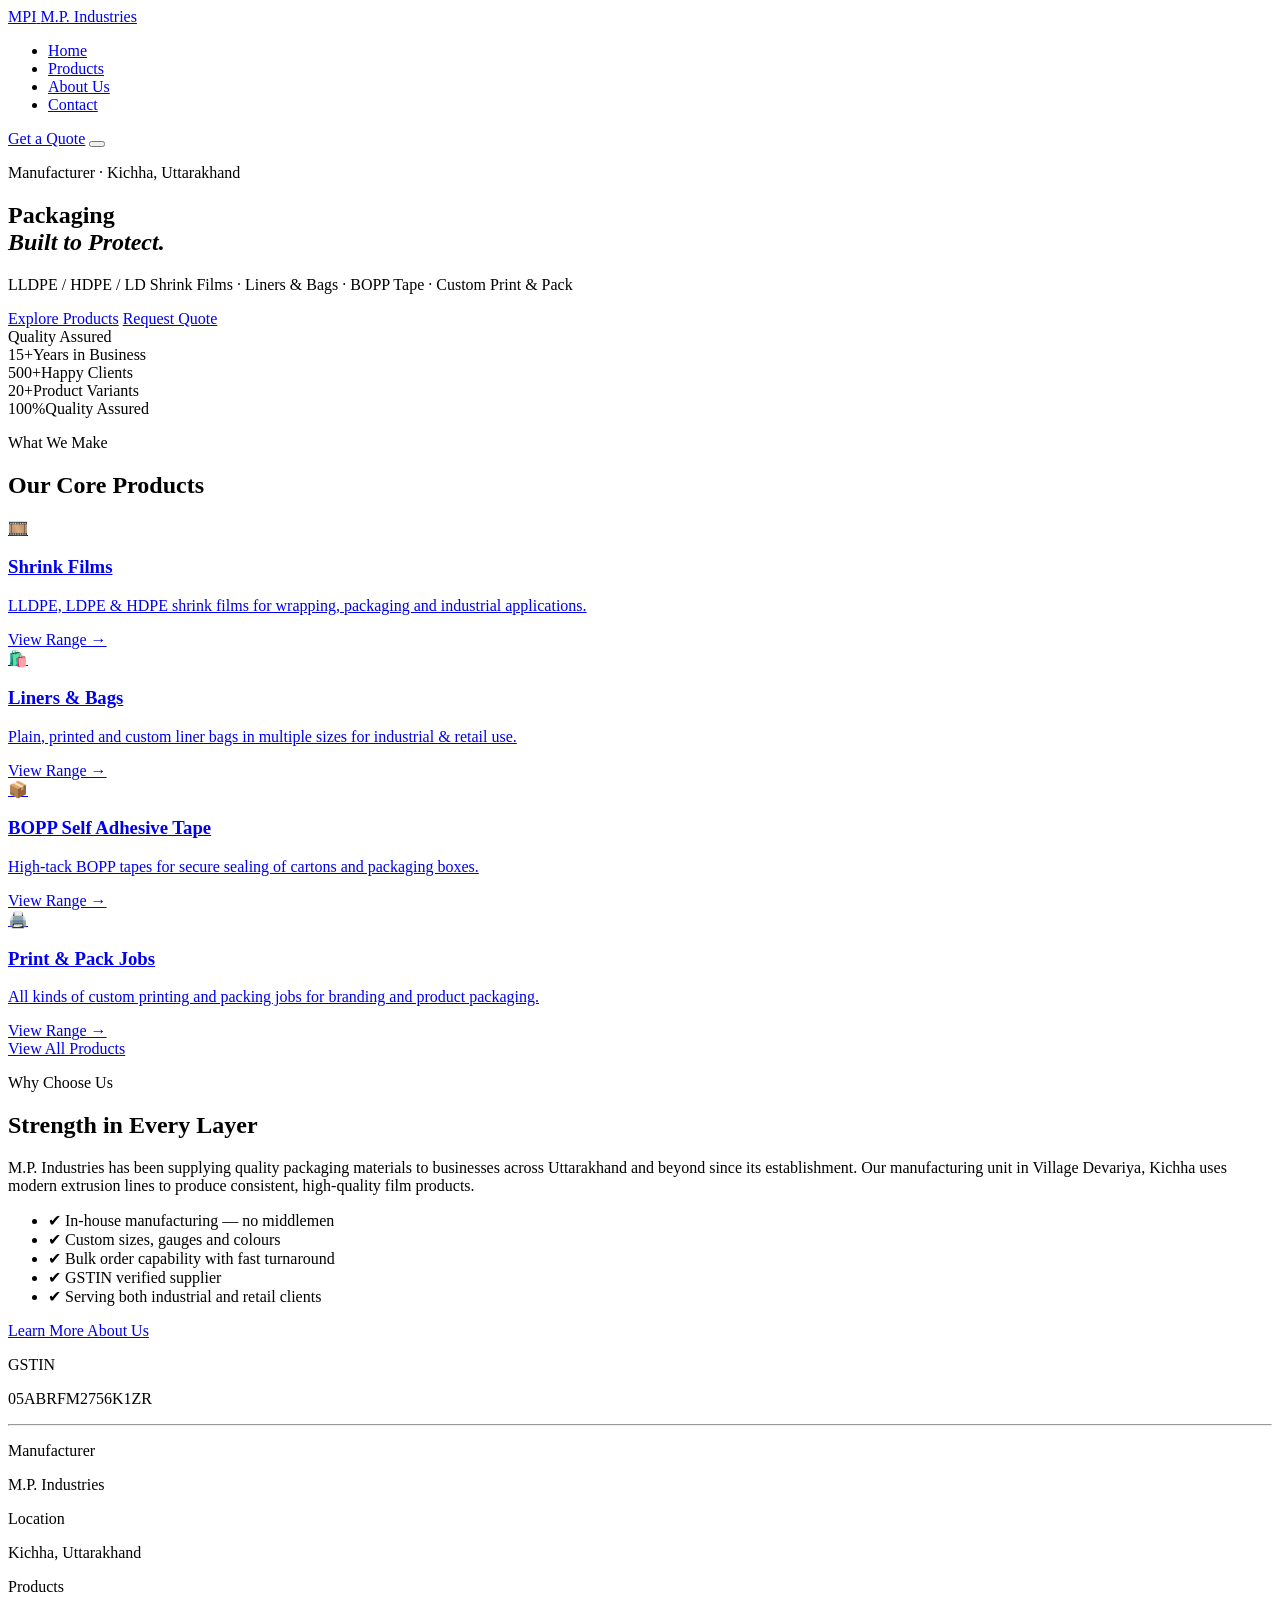
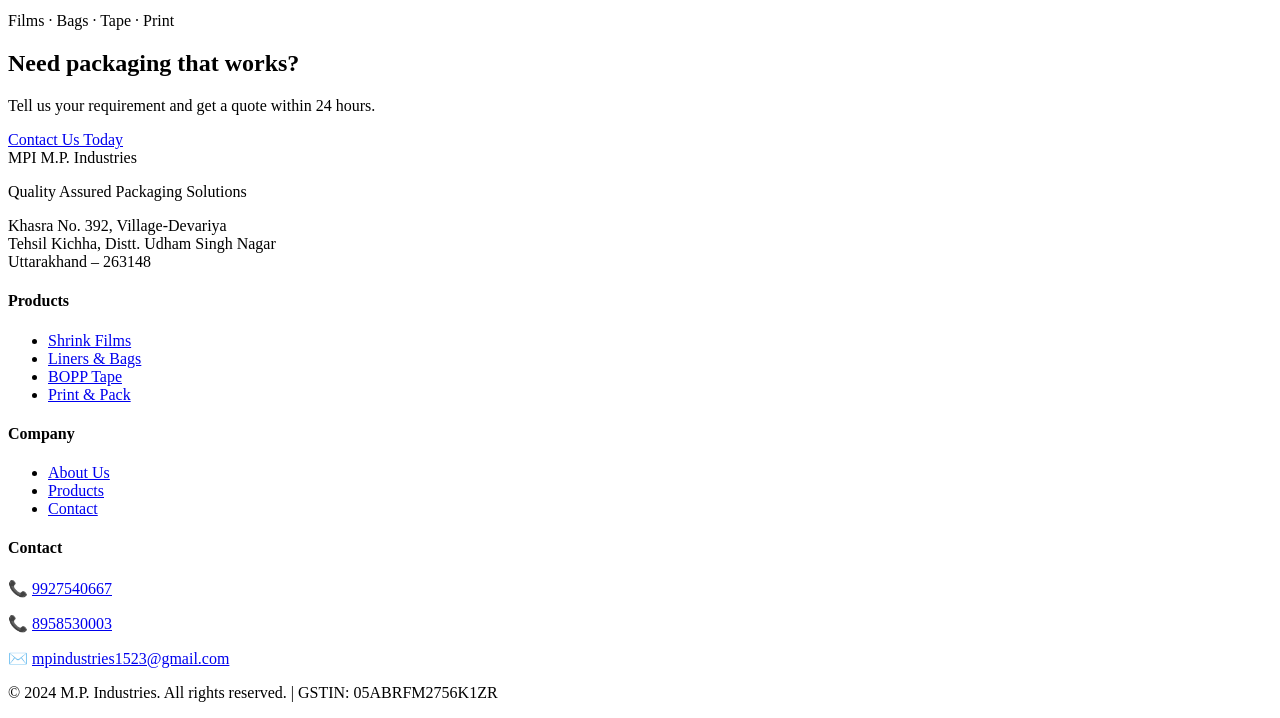
==== index.html @ 961808e1 "Add files via upload" ====
<!DOCTYPE html>
<html lang="en">
<head>
  <meta charset="UTF-8" />
  <meta name="viewport" content="width=device-width, initial-scale=1.0"/>
  <title>M.P. Industries – Quality Assured Packaging Solutions</title>
  <meta name="description" content="M.P. Industries manufactures LLDPE/HDPE/LD Shrink Film Liners & Bags, BOPP Self Adhesive Tape and all kinds of printing & packing jobs. Based in Kichha, Uttarakhand."/>
  <link rel="stylesheet" href="css/style.css"/>
  <link rel="preconnect" href="https://fonts.googleapis.com"/>
  <link rel="preconnect" href="https://fonts.gstatic.com" crossorigin/>
  <link href="https://fonts.googleapis.com/css2?family=Barlow+Condensed:wght@400;600;700;800&family=Inter:wght@300;400;500;600&display=swap" rel="stylesheet"/>
</head>
<body>

  <!-- NAV -->
  <nav class="nav" id="nav">
    <div class="nav__inner">
      <a href="index.html" class="nav__logo">
        <span class="logo-api">MPI</span>
        <span class="logo-name">M.P. Industries</span>
      </a>
      <ul class="nav__links" id="navLinks">
        <li><a href="index.html" class="active">Home</a></li>
        <li><a href="products.html">Products</a></li>
        <li><a href="about.html">About Us</a></li>
        <li><a href="contact.html">Contact</a></li>
      </ul>
      <a href="contact.html" class="btn btn--sm nav__cta">Get a Quote</a>
      <button class="nav__burger" id="burger" aria-label="Open menu">
        <span></span><span></span><span></span>
      </button>
    </div>
  </nav>

  <!-- HERO -->
  <section class="hero">
    <div class="hero__bg"></div>
    <div class="hero__content">
      <p class="hero__eyebrow">Manufacturer · Kichha, Uttarakhand</p>
      <h1 class="hero__title">Packaging <br/><em>Built to Protect.</em></h1>
      <p class="hero__sub">LLDPE / HDPE / LD Shrink Films · Liners & Bags · BOPP Tape · Custom Print & Pack</p>
      <div class="hero__actions">
        <a href="products.html" class="btn btn--primary">Explore Products</a>
        <a href="contact.html" class="btn btn--outline">Request Quote</a>
      </div>
    </div>
    <div class="hero__badge">
      <span class="badge__line">Quality</span>
      <span class="badge__line badge__line--big">Assured</span>
    </div>
  </section>

  <!-- STATS BAR -->
  <div class="stats-bar">
    <div class="stat"><span class="stat__num">15+</span><span class="stat__label">Years in Business</span></div>
    <div class="stat"><span class="stat__num">500+</span><span class="stat__label">Happy Clients</span></div>
    <div class="stat"><span class="stat__num">20+</span><span class="stat__label">Product Variants</span></div>
    <div class="stat"><span class="stat__num">100%</span><span class="stat__label">Quality Assured</span></div>
  </div>

  <!-- PRODUCTS HIGHLIGHT -->
  <section class="section products-highlight">
    <div class="container">
      <div class="section__header">
        <p class="section__eyebrow">What We Make</p>
        <h2 class="section__title">Our Core Products</h2>
      </div>
      <div class="products-grid">
        <a href="products.html#films" class="product-card">
          <div class="product-card__icon">🎞️</div>
          <h3>Shrink Films</h3>
          <p>LLDPE, LDPE & HDPE shrink films for wrapping, packaging and industrial applications.</p>
          <span class="product-card__link">View Range →</span>
        </a>
        <a href="products.html#bags" class="product-card">
          <div class="product-card__icon">🛍️</div>
          <h3>Liners & Bags</h3>
          <p>Plain, printed and custom liner bags in multiple sizes for industrial & retail use.</p>
          <span class="product-card__link">View Range →</span>
        </a>
        <a href="products.html#tape" class="product-card featured">
          <div class="product-card__icon">📦</div>
          <h3>BOPP Self Adhesive Tape</h3>
          <p>High-tack BOPP tapes for secure sealing of cartons and packaging boxes.</p>
          <span class="product-card__link">View Range →</span>
        </a>
        <a href="products.html#print" class="product-card">
          <div class="product-card__icon">🖨️</div>
          <h3>Print & Pack Jobs</h3>
          <p>All kinds of custom printing and packing jobs for branding and product packaging.</p>
          <span class="product-card__link">View Range →</span>
        </a>
      </div>
      <div class="text-center mt-3">
        <a href="products.html" class="btn btn--primary">View All Products</a>
      </div>
    </div>
  </section>

  <!-- WHY US -->
  <section class="section why-us">
    <div class="container why-us__grid">
      <div class="why-us__text">
        <p class="section__eyebrow">Why Choose Us</p>
        <h2 class="section__title">Strength in Every Layer</h2>
        <p class="why-us__body">M.P. Industries has been supplying quality packaging materials to businesses across Uttarakhand and beyond since its establishment. Our manufacturing unit in Village Devariya, Kichha uses modern extrusion lines to produce consistent, high-quality film products.</p>
        <ul class="why-list">
          <li><span class="check">✔</span> In-house manufacturing — no middlemen</li>
          <li><span class="check">✔</span> Custom sizes, gauges and colours</li>
          <li><span class="check">✔</span> Bulk order capability with fast turnaround</li>
          <li><span class="check">✔</span> GSTIN verified supplier</li>
          <li><span class="check">✔</span> Serving both industrial and retail clients</li>
        </ul>
        <a href="about.html" class="btn btn--primary mt-2">Learn More About Us</a>
      </div>
      <div class="why-us__visual">
        <div class="visual-box">
          <div class="visual-box__inner">
            <p class="visual-box__gstin">GSTIN</p>
            <p class="visual-box__code">05ABRFM2756K1ZR</p>
            <hr class="visual-hr"/>
            <p class="visual-box__label">Manufacturer</p>
            <p class="visual-box__value">M.P. Industries</p>
            <p class="visual-box__label">Location</p>
            <p class="visual-box__value">Kichha, Uttarakhand</p>
            <p class="visual-box__label">Products</p>
            <p class="visual-box__value">Films · Bags · Tape · Print</p>
          </div>
        </div>
      </div>
    </div>
  </section>

  <!-- CTA BAND -->
  <section class="cta-band">
    <div class="container cta-band__inner">
      <div>
        <h2 class="cta-band__title">Need packaging that works?</h2>
        <p class="cta-band__sub">Tell us your requirement and get a quote within 24 hours.</p>
      </div>
      <a href="contact.html" class="btn btn--white">Contact Us Today</a>
    </div>
  </section>

  <!-- FOOTER -->
  <footer class="footer">
    <div class="container footer__grid">
      <div class="footer__brand">
        <span class="logo-api footer-logo">MPI</span>
        <span class="logo-name">M.P. Industries</span>
        <p class="footer__tagline">Quality Assured Packaging Solutions</p>
        <p class="footer__address">Khasra No. 392, Village-Devariya<br/>Tehsil Kichha, Distt. Udham Singh Nagar<br/>Uttarakhand – 263148</p>
      </div>
      <div class="footer__col">
        <h4>Products</h4>
        <ul>
          <li><a href="products.html#films">Shrink Films</a></li>
          <li><a href="products.html#bags">Liners & Bags</a></li>
          <li><a href="products.html#tape">BOPP Tape</a></li>
          <li><a href="products.html#print">Print & Pack</a></li>
        </ul>
      </div>
      <div class="footer__col">
        <h4>Company</h4>
        <ul>
          <li><a href="about.html">About Us</a></li>
          <li><a href="products.html">Products</a></li>
          <li><a href="contact.html">Contact</a></li>
        </ul>
      </div>
      <div class="footer__col">
        <h4>Contact</h4>
        <p>📞 <a href="tel:9927540667">9927540667</a></p>
        <p>📞 <a href="tel:8958530003">8958530003</a></p>
        <p>✉️ <a href="mailto:mpindustries1523@gmail.com">mpindustries1523@gmail.com</a></p>
      </div>
    </div>
    <div class="footer__bottom">
      <p>© 2024 M.P. Industries. All rights reserved. | GSTIN: 05ABRFM2756K1ZR</p>
    </div>
  </footer>

  <script src="js/main.js"></script>
</body>
</html>
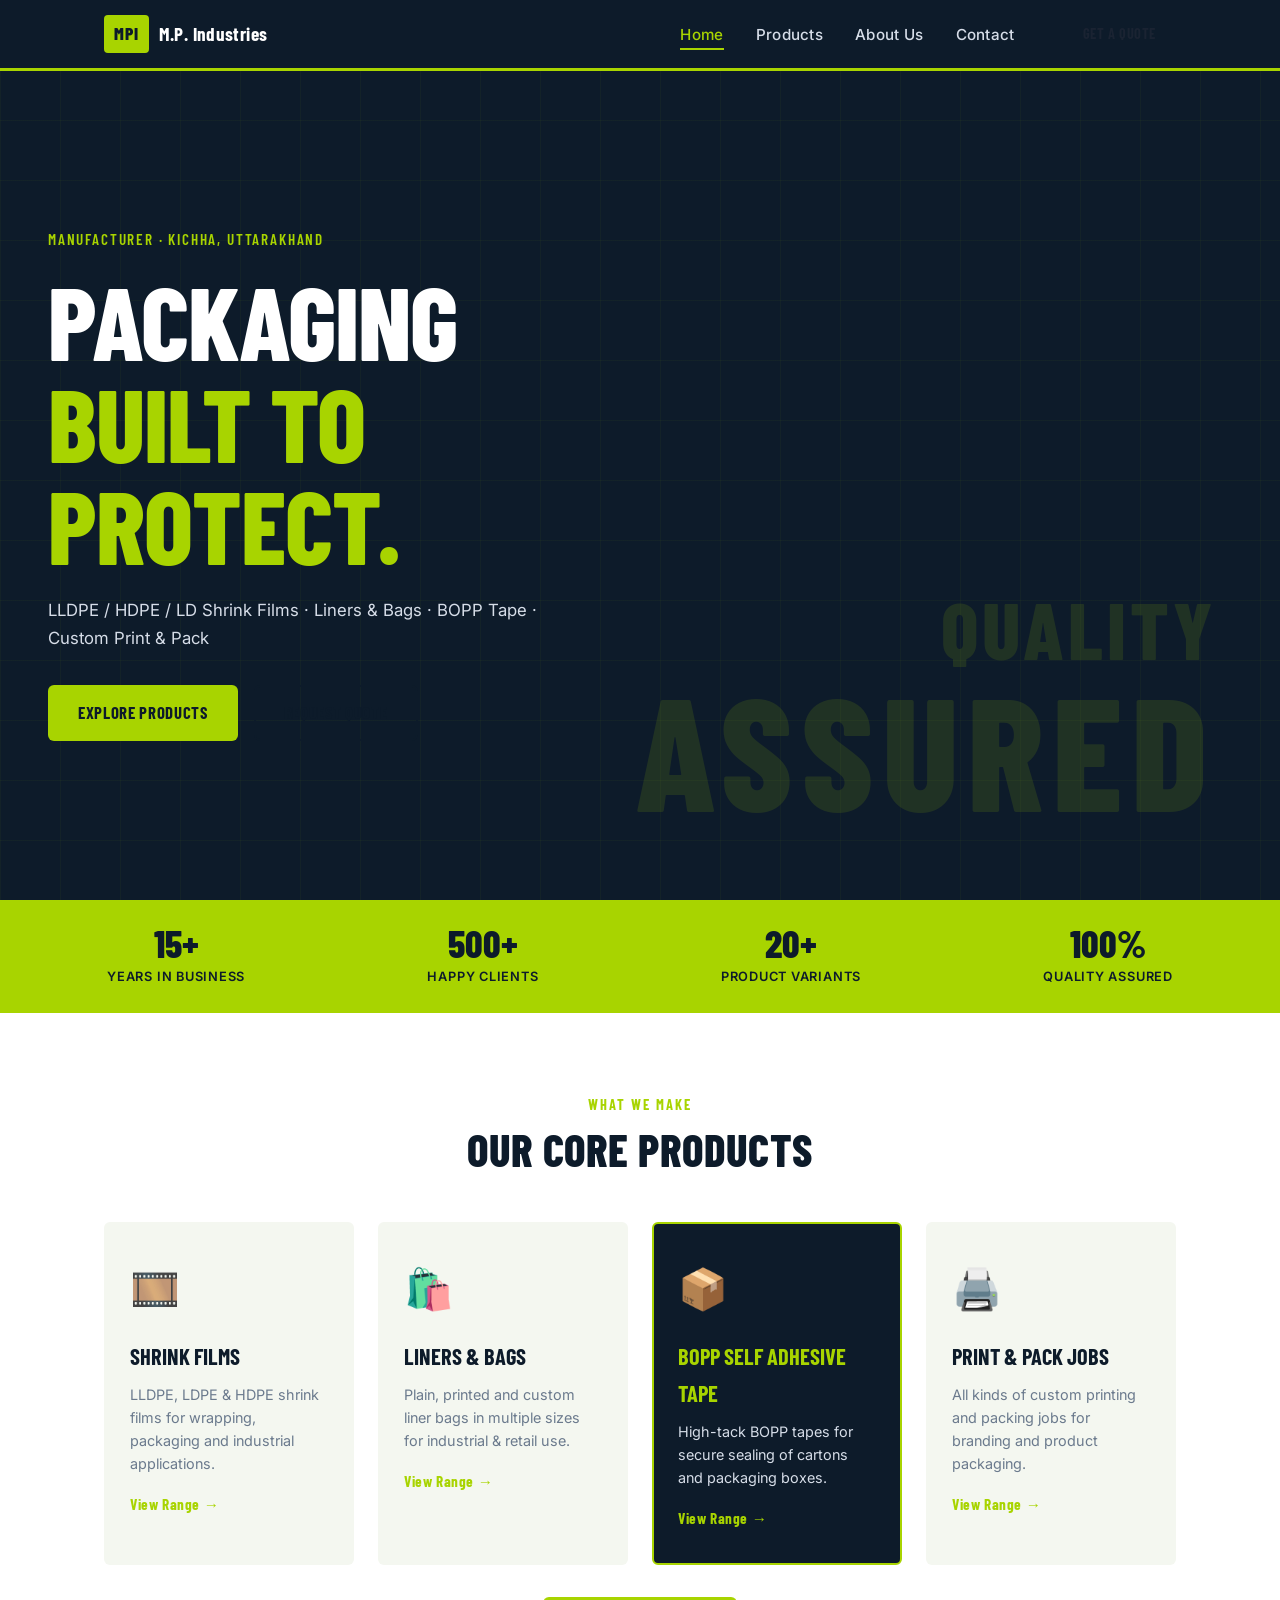
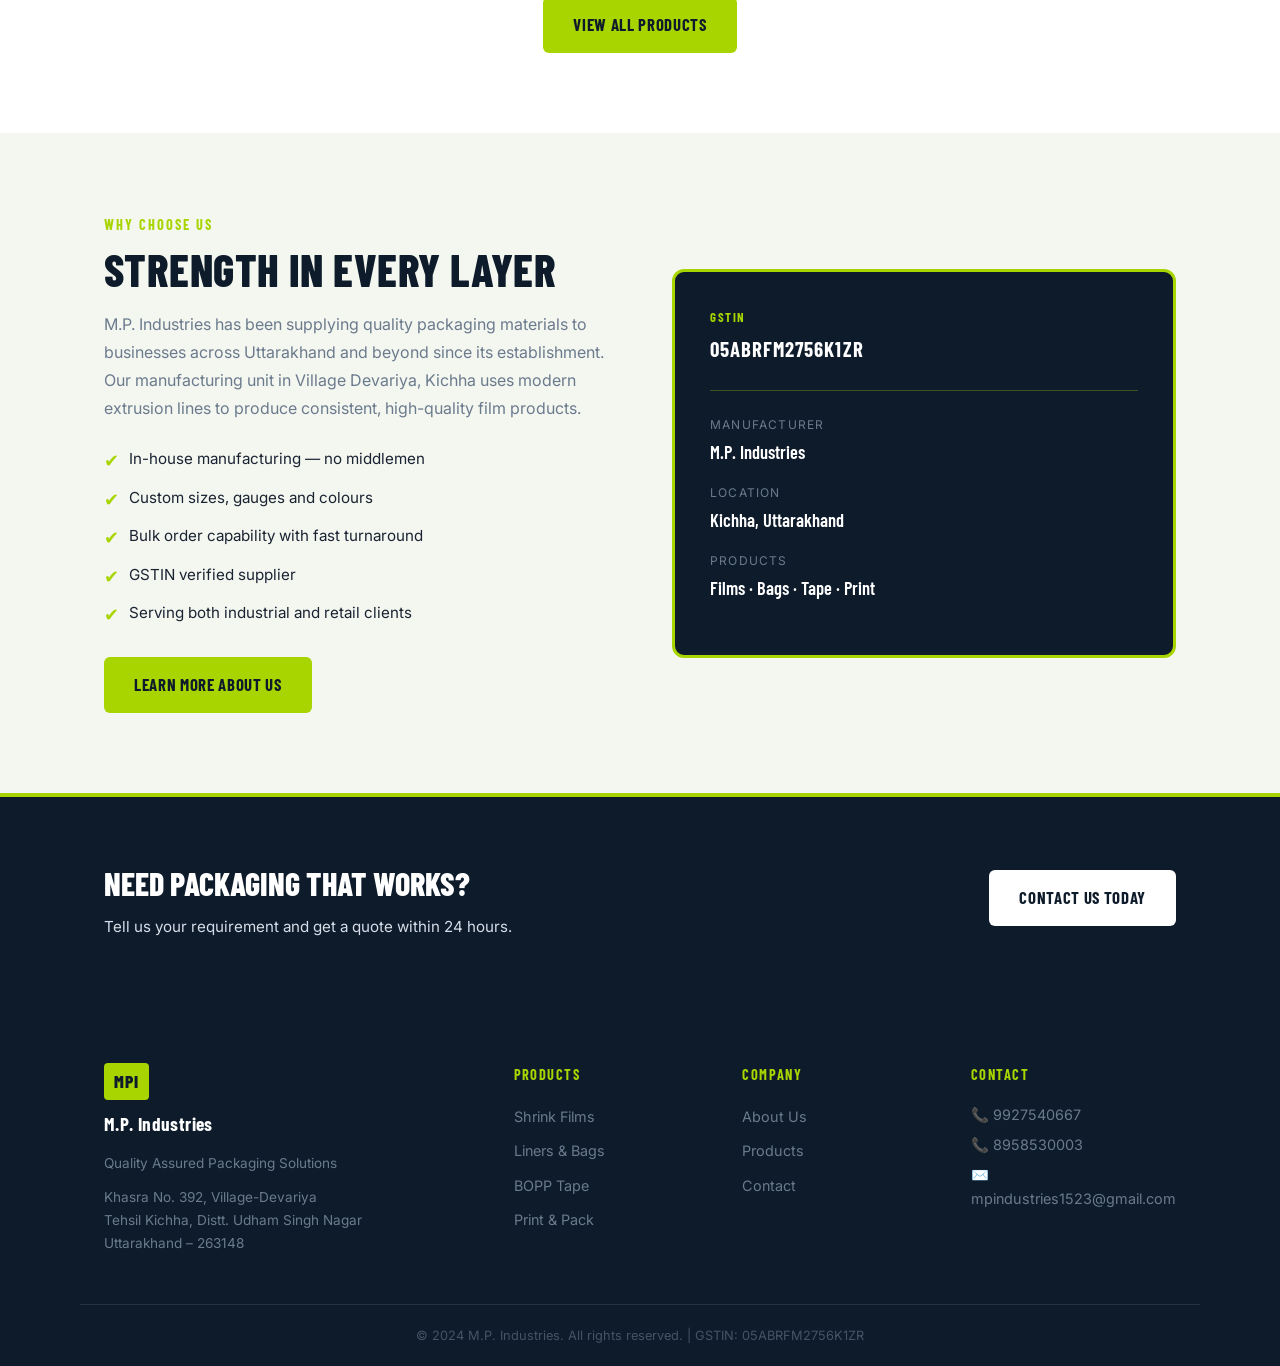
==== commit 4a7ed9df: "Add files via upload" ====
--- a/index.html
+++ b/index.html
@@ -4,11 +4,673 @@
   <meta charset="UTF-8" />
   <meta name="viewport" content="width=device-width, initial-scale=1.0"/>
   <title>M.P. Industries – Quality Assured Packaging Solutions</title>
-  <meta name="description" content="M.P. Industries manufactures LLDPE/HDPE/LD Shrink Film Liners & Bags, BOPP Self Adhesive Tape and all kinds of printing & packing jobs. Based in Kichha, Uttarakhand."/>
-  <link rel="stylesheet" href="css/style.css"/>
-  <link rel="preconnect" href="https://fonts.googleapis.com"/>
+  <meta name="description" content="M.P. Industries manufactures LLDPE/HDPE/LD Shrink Film Liners & Bags, BOPP Self Adhesive Tape and all kinds of printing & packing jobs. Based in Kichha, Uttarakhand."/>  <link rel="preconnect" href="https://fonts.googleapis.com"/>
   <link rel="preconnect" href="https://fonts.gstatic.com" crossorigin/>
   <link href="https://fonts.googleapis.com/css2?family=Barlow+Condensed:wght@400;600;700;800&family=Inter:wght@300;400;500;600&display=swap" rel="stylesheet"/>
+  <style>
+/* ============================================
+   M.P. INDUSTRIES – STYLESHEET
+   Font: Barlow Condensed (display) + Inter (body)
+   Palette: Deep navy, lime-green accent, off-white
+   ============================================ */
+
+:root {
+  --navy:   #0D1B2A;
+  --navy2:  #162438;
+  --lime:   #A8D400;
+  --lime2:  #C5ED1A;
+  --white:  #FFFFFF;
+  --offwhite: #F4F7F0;
+  --gray:   #6B7A8D;
+  --gray2:  #D6DDE8;
+  --text:   #1A2332;
+  --radius: 6px;
+  --shadow: 0 4px 24px rgba(13,27,42,0.10);
+  --transition: 0.2s ease;
+}
+
+*, *::before, *::after { box-sizing: border-box; margin: 0; padding: 0; }
+
+html { scroll-behavior: smooth; }
+
+body {
+  font-family: 'Inter', sans-serif;
+  color: var(--text);
+  background: var(--white);
+  font-size: 16px;
+  line-height: 1.65;
+}
+
+a { color: inherit; text-decoration: none; }
+img { max-width: 100%; display: block; }
+ul { list-style: none; }
+
+/* UTILITY */
+.container { max-width: 1120px; margin: 0 auto; padding: 0 24px; }
+.text-center { text-align: center; }
+.mt-1 { margin-top: 0.75rem; }
+.mt-2 { margin-top: 1.25rem; }
+.mt-3 { margin-top: 2rem; }
+.bg-light { background: var(--offwhite); }
+.section-divider { border: none; border-top: 1px solid var(--gray2); margin: 0 24px; }
+
+/* BUTTONS */
+.btn {
+  display: inline-block;
+  padding: 12px 28px;
+  border-radius: var(--radius);
+  font-family: 'Barlow Condensed', sans-serif;
+  font-size: 1.05rem;
+  font-weight: 700;
+  letter-spacing: 0.04em;
+  text-transform: uppercase;
+  cursor: pointer;
+  transition: all var(--transition);
+  border: 2px solid transparent;
+}
+.btn--primary { background: var(--lime); color: var(--navy); }
+.btn--primary:hover { background: var(--lime2); transform: translateY(-1px); }
+.btn--outline { border-color: var(--navy); color: var(--navy); background: transparent; }
+.btn--outline:hover { background: var(--navy); color: var(--white); }
+.btn--white { background: var(--white); color: var(--navy); }
+.btn--white:hover { background: var(--lime); }
+.btn--sm { padding: 8px 18px; font-size: 0.9rem; }
+.btn--full { width: 100%; text-align: center; }
+
+/* NAV */
+.nav {
+  position: fixed;
+  top: 0; left: 0; right: 0;
+  z-index: 100;
+  background: var(--navy);
+  border-bottom: 3px solid var(--lime);
+  transition: box-shadow var(--transition);
+}
+.nav.scrolled { box-shadow: 0 2px 20px rgba(0,0,0,0.3); }
+.nav__inner {
+  display: flex;
+  align-items: center;
+  gap: 2rem;
+  padding: 0 24px;
+  height: 68px;
+  max-width: 1120px;
+  margin: 0 auto;
+}
+.nav__logo { display: flex; align-items: center; gap: 10px; }
+.logo-api {
+  background: var(--lime);
+  color: var(--navy);
+  font-family: 'Barlow Condensed', sans-serif;
+  font-size: 1.1rem;
+  font-weight: 800;
+  padding: 4px 10px;
+  border-radius: 4px;
+  letter-spacing: 0.05em;
+}
+.logo-name {
+  color: var(--white);
+  font-family: 'Barlow Condensed', sans-serif;
+  font-size: 1.2rem;
+  font-weight: 700;
+  letter-spacing: 0.02em;
+}
+.nav__links {
+  display: flex;
+  gap: 2rem;
+  margin-left: auto;
+}
+.nav__links a {
+  color: var(--gray2);
+  font-size: 0.95rem;
+  font-weight: 500;
+  letter-spacing: 0.02em;
+  transition: color var(--transition);
+  padding: 4px 0;
+  border-bottom: 2px solid transparent;
+}
+.nav__links a:hover,
+.nav__links a.active { color: var(--lime); border-bottom-color: var(--lime); }
+.nav__cta { margin-left: 1rem; }
+.nav__burger {
+  display: none;
+  flex-direction: column;
+  gap: 5px;
+  background: none;
+  border: none;
+  cursor: pointer;
+  margin-left: auto;
+  padding: 4px;
+}
+.nav__burger span {
+  display: block;
+  width: 24px; height: 2px;
+  background: var(--white);
+  border-radius: 2px;
+  transition: all 0.3s;
+}
+
+/* HERO */
+.hero {
+  min-height: 100vh;
+  background: var(--navy);
+  display: flex;
+  align-items: center;
+  position: relative;
+  overflow: hidden;
+  padding-top: 68px;
+}
+.hero__bg {
+  position: absolute;
+  inset: 0;
+  background:
+    repeating-linear-gradient(
+      90deg,
+      rgba(168,212,0,0.04) 0px,
+      rgba(168,212,0,0.04) 1px,
+      transparent 1px,
+      transparent 60px
+    ),
+    repeating-linear-gradient(
+      180deg,
+      rgba(168,212,0,0.04) 0px,
+      rgba(168,212,0,0.04) 1px,
+      transparent 1px,
+      transparent 60px
+    );
+}
+.hero__content {
+  position: relative;
+  z-index: 2;
+  max-width: 700px;
+  padding: 80px 24px 80px 48px;
+}
+.hero__eyebrow {
+  color: var(--lime);
+  font-family: 'Barlow Condensed', sans-serif;
+  font-size: 0.95rem;
+  font-weight: 600;
+  letter-spacing: 0.12em;
+  text-transform: uppercase;
+  margin-bottom: 1rem;
+}
+.hero__title {
+  font-family: 'Barlow Condensed', sans-serif;
+  font-size: clamp(3.5rem, 8vw, 6.5rem);
+  font-weight: 800;
+  color: var(--white);
+  line-height: 1.0;
+  text-transform: uppercase;
+  margin-bottom: 1.25rem;
+  letter-spacing: -0.01em;
+}
+.hero__title em {
+  color: var(--lime);
+  font-style: normal;
+  display: block;
+}
+.hero__sub {
+  color: var(--gray2);
+  font-size: 1.05rem;
+  max-width: 520px;
+  margin-bottom: 2rem;
+  line-height: 1.7;
+}
+.hero__actions { display: flex; gap: 1rem; flex-wrap: wrap; }
+.hero__badge {
+  position: absolute;
+  right: 5%;
+  bottom: 8%;
+  text-align: right;
+  opacity: 0.12;
+  pointer-events: none;
+}
+.badge__line {
+  display: block;
+  font-family: 'Barlow Condensed', sans-serif;
+  font-size: 5rem;
+  font-weight: 800;
+  color: var(--lime);
+  line-height: 1;
+  text-transform: uppercase;
+  letter-spacing: 0.05em;
+}
+.badge__line--big { font-size: 10rem; }
+
+/* STATS BAR */
+.stats-bar {
+  background: var(--lime);
+  display: flex;
+  justify-content: space-around;
+  flex-wrap: wrap;
+  padding: 24px;
+  gap: 1rem;
+}
+.stat { text-align: center; padding: 0 16px; }
+.stat__num {
+  display: block;
+  font-family: 'Barlow Condensed', sans-serif;
+  font-size: 2.4rem;
+  font-weight: 800;
+  color: var(--navy);
+  line-height: 1;
+}
+.stat__label {
+  font-size: 0.8rem;
+  font-weight: 600;
+  color: var(--navy);
+  letter-spacing: 0.06em;
+  text-transform: uppercase;
+  margin-top: 4px;
+}
+
+/* SECTION */
+.section { padding: 80px 0; }
+.section__header { text-align: center; margin-bottom: 3rem; }
+.section__eyebrow {
+  color: var(--lime);
+  font-family: 'Barlow Condensed', sans-serif;
+  font-size: 0.9rem;
+  font-weight: 700;
+  letter-spacing: 0.14em;
+  text-transform: uppercase;
+  margin-bottom: 0.5rem;
+}
+.section__title {
+  font-family: 'Barlow Condensed', sans-serif;
+  font-size: clamp(1.8rem, 4vw, 2.8rem);
+  font-weight: 800;
+  color: var(--navy);
+  text-transform: uppercase;
+  letter-spacing: 0.01em;
+  line-height: 1.1;
+}
+
+/* PRODUCT CARDS */
+.products-grid {
+  display: grid;
+  grid-template-columns: repeat(auto-fit, minmax(240px, 1fr));
+  gap: 1.5rem;
+}
+.product-card {
+  display: block;
+  background: var(--offwhite);
+  border: 2px solid transparent;
+  border-radius: var(--radius);
+  padding: 2rem 1.5rem;
+  transition: all var(--transition);
+  position: relative;
+}
+.product-card:hover {
+  border-color: var(--lime);
+  transform: translateY(-4px);
+  box-shadow: var(--shadow);
+}
+.product-card.featured {
+  background: var(--navy);
+  color: var(--white);
+  border-color: var(--lime);
+}
+.product-card.featured h3 { color: var(--lime); }
+.product-card.featured p { color: var(--gray2); }
+.product-card__icon { font-size: 2.5rem; margin-bottom: 1rem; }
+.product-card h3 {
+  font-family: 'Barlow Condensed', sans-serif;
+  font-size: 1.4rem;
+  font-weight: 700;
+  color: var(--navy);
+  text-transform: uppercase;
+  margin-bottom: 0.5rem;
+}
+.product-card p { font-size: 0.9rem; color: var(--gray); line-height: 1.6; margin-bottom: 1rem; }
+.product-card__link {
+  font-family: 'Barlow Condensed', sans-serif;
+  font-weight: 700;
+  font-size: 0.95rem;
+  color: var(--lime);
+  letter-spacing: 0.04em;
+}
+
+/* WHY US */
+.why-us { background: var(--offwhite); }
+.why-us__grid {
+  display: grid;
+  grid-template-columns: 1fr 1fr;
+  gap: 4rem;
+  align-items: center;
+}
+.why-us__text .section__title { text-align: left; margin-bottom: 1rem; }
+.why-us__body { color: var(--gray); margin-bottom: 1.5rem; line-height: 1.75; }
+.why-list { display: flex; flex-direction: column; gap: 0.6rem; margin-bottom: 0.5rem; }
+.why-list li { display: flex; align-items: flex-start; gap: 0.6rem; font-size: 0.95rem; }
+.check { color: var(--lime); font-size: 1.1rem; flex-shrink: 0; }
+.visual-box {
+  background: var(--navy);
+  border-radius: 12px;
+  padding: 3px;
+  border: 3px solid var(--lime);
+}
+.visual-box__inner { padding: 2rem; }
+.visual-box__gstin {
+  font-family: 'Barlow Condensed', sans-serif;
+  font-size: 0.8rem;
+  font-weight: 700;
+  color: var(--lime);
+  letter-spacing: 0.12em;
+  text-transform: uppercase;
+  margin-bottom: 0.25rem;
+}
+.visual-box__code {
+  font-family: 'Barlow Condensed', sans-serif;
+  font-size: 1.3rem;
+  font-weight: 700;
+  color: var(--white);
+  letter-spacing: 0.05em;
+  margin-bottom: 1.5rem;
+}
+.visual-hr { border: none; border-top: 1px solid rgba(168,212,0,0.3); margin-bottom: 1.5rem; }
+.visual-box__label {
+  font-size: 0.75rem;
+  color: var(--gray);
+  text-transform: uppercase;
+  letter-spacing: 0.1em;
+  margin-bottom: 2px;
+}
+.visual-box__value {
+  font-family: 'Barlow Condensed', sans-serif;
+  font-size: 1.15rem;
+  font-weight: 600;
+  color: var(--white);
+  margin-bottom: 1rem;
+}
+
+/* CTA BAND */
+.cta-band {
+  background: var(--navy);
+  padding: 60px 24px;
+  border-top: 4px solid var(--lime);
+}
+.cta-band__inner {
+  display: flex;
+  align-items: center;
+  justify-content: space-between;
+  gap: 2rem;
+  flex-wrap: wrap;
+}
+.cta-band__title {
+  font-family: 'Barlow Condensed', sans-serif;
+  font-size: 2rem;
+  font-weight: 800;
+  color: var(--white);
+  text-transform: uppercase;
+  margin-bottom: 0.25rem;
+}
+.cta-band__sub { color: var(--gray2); font-size: 0.95rem; }
+
+/* PAGE HERO */
+.page-hero {
+  background: var(--navy);
+  padding: 120px 24px 60px;
+  border-bottom: 3px solid var(--lime);
+}
+.page-hero__title {
+  font-family: 'Barlow Condensed', sans-serif;
+  font-size: clamp(2.5rem, 6vw, 4.5rem);
+  font-weight: 800;
+  color: var(--white);
+  text-transform: uppercase;
+  margin-bottom: 0.5rem;
+  letter-spacing: -0.01em;
+}
+.page-hero__sub { color: var(--gray2); max-width: 540px; }
+
+/* PRODUCTS TABLE GRID */
+.products-table-grid {
+  display: grid;
+  grid-template-columns: repeat(auto-fit, minmax(260px, 1fr));
+  gap: 1.5rem;
+}
+.prod-item {
+  background: var(--offwhite);
+  border-radius: var(--radius);
+  border-left: 4px solid var(--lime);
+  padding: 1.75rem;
+  transition: box-shadow var(--transition);
+}
+.prod-item:hover { box-shadow: var(--shadow); }
+.prod-item__badge {
+  display: inline-block;
+  background: var(--lime);
+  color: var(--navy);
+  font-family: 'Barlow Condensed', sans-serif;
+  font-size: 0.75rem;
+  font-weight: 800;
+  letter-spacing: 0.1em;
+  padding: 2px 8px;
+  border-radius: 3px;
+  margin-bottom: 0.75rem;
+  text-transform: uppercase;
+}
+.prod-item h3 {
+  font-family: 'Barlow Condensed', sans-serif;
+  font-size: 1.35rem;
+  font-weight: 700;
+  color: var(--navy);
+  text-transform: uppercase;
+  margin-bottom: 0.5rem;
+}
+.prod-item p { font-size: 0.9rem; color: var(--gray); margin-bottom: 0.75rem; }
+.prod-item ul { display: flex; flex-direction: column; gap: 0.3rem; margin-bottom: 1rem; }
+.prod-item ul li { font-size: 0.85rem; color: var(--gray); padding-left: 1rem; position: relative; }
+.prod-item ul li::before {
+  content: '–';
+  position: absolute;
+  left: 0;
+  color: var(--lime);
+  font-weight: 700;
+}
+
+/* ABOUT */
+.about-grid {
+  display: grid;
+  grid-template-columns: 1fr 380px;
+  gap: 4rem;
+  align-items: start;
+}
+.about-text .section__title { text-align: left; margin-bottom: 1.25rem; }
+.about-text p { color: var(--gray); margin-bottom: 1rem; line-height: 1.75; }
+.info-card {
+  background: var(--navy);
+  border-radius: 10px;
+  padding: 2rem;
+  border: 2px solid var(--lime);
+  color: var(--white);
+}
+.info-card h3 {
+  font-family: 'Barlow Condensed', sans-serif;
+  font-size: 1.2rem;
+  font-weight: 700;
+  color: var(--lime);
+  text-transform: uppercase;
+  margin-bottom: 1rem;
+  letter-spacing: 0.04em;
+}
+.info-table { width: 100%; border-collapse: collapse; }
+.info-table td { padding: 6px 0; font-size: 0.9rem; vertical-align: top; }
+.info-table td:first-child {
+  color: var(--gray);
+  width: 100px;
+  font-size: 0.8rem;
+  text-transform: uppercase;
+  letter-spacing: 0.06em;
+}
+.info-table td:last-child { color: var(--white); font-weight: 500; }
+.info-table tr + tr td { border-top: 1px solid rgba(255,255,255,0.07); }
+
+/* VALUES */
+.values-grid {
+  display: grid;
+  grid-template-columns: repeat(auto-fit, minmax(220px, 1fr));
+  gap: 1.5rem;
+}
+.value-card {
+  background: var(--white);
+  border-radius: var(--radius);
+  padding: 2rem 1.5rem;
+  border: 1px solid var(--gray2);
+  transition: all var(--transition);
+}
+.value-card:hover { border-color: var(--lime); box-shadow: var(--shadow); }
+.value-card__icon { font-size: 2.2rem; margin-bottom: 1rem; }
+.value-card h3 {
+  font-family: 'Barlow Condensed', sans-serif;
+  font-size: 1.2rem;
+  font-weight: 700;
+  color: var(--navy);
+  text-transform: uppercase;
+  margin-bottom: 0.5rem;
+}
+.value-card p { font-size: 0.9rem; color: var(--gray); }
+
+/* CONTACT */
+.contact-grid {
+  display: grid;
+  grid-template-columns: 1fr 360px;
+  gap: 3rem;
+  align-items: start;
+}
+.contact-form__title {
+  font-family: 'Barlow Condensed', sans-serif;
+  font-size: 1.75rem;
+  font-weight: 800;
+  color: var(--navy);
+  text-transform: uppercase;
+  margin-bottom: 1.5rem;
+}
+.contact-form { display: flex; flex-direction: column; gap: 1rem; }
+.form-row { display: grid; grid-template-columns: 1fr 1fr; gap: 1rem; }
+.form-group { display: flex; flex-direction: column; gap: 5px; }
+.form-group label { font-size: 0.85rem; font-weight: 600; color: var(--navy); }
+.form-group input,
+.form-group select,
+.form-group textarea {
+  padding: 10px 14px;
+  border: 2px solid var(--gray2);
+  border-radius: var(--radius);
+  font-family: 'Inter', sans-serif;
+  font-size: 0.95rem;
+  color: var(--text);
+  background: var(--white);
+  transition: border-color var(--transition);
+  outline: none;
+}
+.form-group input:focus,
+.form-group select:focus,
+.form-group textarea:focus { border-color: var(--lime); }
+.form-group textarea { resize: vertical; }
+.form-note { font-size: 0.8rem; color: var(--gray); text-align: center; margin-top: 0.5rem; }
+.success-box {
+  background: var(--offwhite);
+  border: 2px solid var(--lime);
+  border-radius: var(--radius);
+  padding: 3rem 2rem;
+  text-align: center;
+}
+.success-icon { font-size: 2.5rem; margin-bottom: 0.75rem; }
+.success-box h3 {
+  font-family: 'Barlow Condensed', sans-serif;
+  font-size: 1.5rem;
+  font-weight: 800;
+  color: var(--navy);
+  margin-bottom: 0.5rem;
+}
+.contact-info { display: flex; flex-direction: column; gap: 1rem; }
+.contact-card {
+  background: var(--offwhite);
+  border-radius: var(--radius);
+  padding: 1.25rem 1.5rem;
+  border-left: 4px solid var(--lime);
+}
+.contact-card h3 {
+  font-family: 'Barlow Condensed', sans-serif;
+  font-size: 1rem;
+  font-weight: 700;
+  color: var(--navy);
+  text-transform: uppercase;
+  letter-spacing: 0.04em;
+  margin-bottom: 0.5rem;
+}
+.contact-card p { font-size: 0.9rem; color: var(--gray); line-height: 1.65; }
+.contact-card a { color: var(--navy); font-weight: 600; }
+.contact-card a:hover { color: var(--lime); }
+.map-embed { padding-bottom: 0; overflow: hidden; }
+
+/* FOOTER */
+.footer { background: var(--navy); padding: 64px 0 0; }
+.footer__grid {
+  display: grid;
+  grid-template-columns: 2fr 1fr 1fr 1fr;
+  gap: 3rem;
+  padding-bottom: 3rem;
+  border-bottom: 1px solid rgba(255,255,255,0.1);
+}
+.footer__brand .logo-name { display: block; margin-top: 8px; margin-bottom: 0.75rem; }
+.footer-logo { display: inline-block; }
+.footer__tagline { color: var(--gray); font-size: 0.85rem; margin-bottom: 0.75rem; }
+.footer__address { color: var(--gray); font-size: 0.85rem; line-height: 1.7; }
+.footer__col h4 {
+  font-family: 'Barlow Condensed', sans-serif;
+  font-size: 0.9rem;
+  font-weight: 700;
+  color: var(--lime);
+  text-transform: uppercase;
+  letter-spacing: 0.1em;
+  margin-bottom: 1rem;
+}
+.footer__col ul { display: flex; flex-direction: column; gap: 0.5rem; }
+.footer__col ul li a,
+.footer__col p { color: var(--gray); font-size: 0.9rem; transition: color var(--transition); }
+.footer__col ul li a:hover,
+.footer__col p a:hover { color: var(--lime); }
+.footer__col p { margin-bottom: 0.4rem; }
+.footer__col a { color: var(--gray); }
+.footer__bottom {
+  padding: 1.25rem 24px;
+  text-align: center;
+  color: rgba(107,122,141,0.6);
+  font-size: 0.8rem;
+}
+
+/* RESPONSIVE */
+@media (max-width: 900px) {
+  .why-us__grid { grid-template-columns: 1fr; }
+  .about-grid { grid-template-columns: 1fr; }
+  .contact-grid { grid-template-columns: 1fr; }
+  .footer__grid { grid-template-columns: 1fr 1fr; }
+  .nav__links,
+  .nav__cta { display: none; }
+  .nav__burger { display: flex; }
+  .nav__links.open {
+    display: flex;
+    flex-direction: column;
+    position: fixed;
+    top: 68px; left: 0; right: 0;
+    background: var(--navy2);
+    padding: 2rem;
+    gap: 1.25rem;
+    border-bottom: 2px solid var(--lime);
+  }
+  .hero__content { padding: 60px 24px; }
+  .hero__badge { display: none; }
+  .form-row { grid-template-columns: 1fr; }
+}
+
+@media (max-width: 600px) {
+  .stats-bar { justify-content: center; }
+  .footer__grid { grid-template-columns: 1fr; }
+  .cta-band__inner { flex-direction: column; text-align: center; }
+}
+
+  </style>
 </head>
 <body>
 
@@ -178,8 +840,60 @@
     <div class="footer__bottom">
       <p>© 2024 M.P. Industries. All rights reserved. | GSTIN: 05ABRFM2756K1ZR</p>
     </div>
-  </footer>
-
-  <script src="js/main.js"></script>
+  </footer>  <script>
+// Nav scroll effect
+const nav = document.getElementById('nav');
+window.addEventListener('scroll', () => {
+  nav.classList.toggle('scrolled', window.scrollY > 20);
+});
+
+// Mobile burger menu
+const burger = document.getElementById('burger');
+const navLinks = document.getElementById('navLinks');
+if (burger && navLinks) {
+  burger.addEventListener('click', () => {
+    navLinks.classList.toggle('open');
+  });
+  // Close on link click
+  navLinks.querySelectorAll('a').forEach(a => {
+    a.addEventListener('click', () => navLinks.classList.remove('open'));
+  });
+}
+
+// Contact form intercept (works with Formspree but also shows success state locally)
+const form = document.getElementById('contactForm');
+const successDiv = document.getElementById('formSuccess');
+if (form) {
+  form.addEventListener('submit', async (e) => {
+    const action = form.getAttribute('action');
+    // If Formspree ID not set, show success demo
+    if (!action || action.includes('YOUR_FORM_ID')) {
+      e.preventDefault();
+      form.style.display = 'none';
+      if (successDiv) successDiv.style.display = 'block';
+      return;
+    }
+    // Otherwise let Formspree handle it
+  });
+}
+
+// Fade-in on scroll
+const observer = new IntersectionObserver((entries) => {
+  entries.forEach(e => {
+    if (e.isIntersecting) {
+      e.target.style.opacity = '1';
+      e.target.style.transform = 'translateY(0)';
+    }
+  });
+}, { threshold: 0.1 });
+
+document.querySelectorAll('.product-card, .prod-item, .value-card, .contact-card, .stat').forEach(el => {
+  el.style.opacity = '0';
+  el.style.transform = 'translateY(20px)';
+  el.style.transition = 'opacity 0.5s ease, transform 0.5s ease';
+  observer.observe(el);
+});
+
+  </script>
 </body>
 </html>
